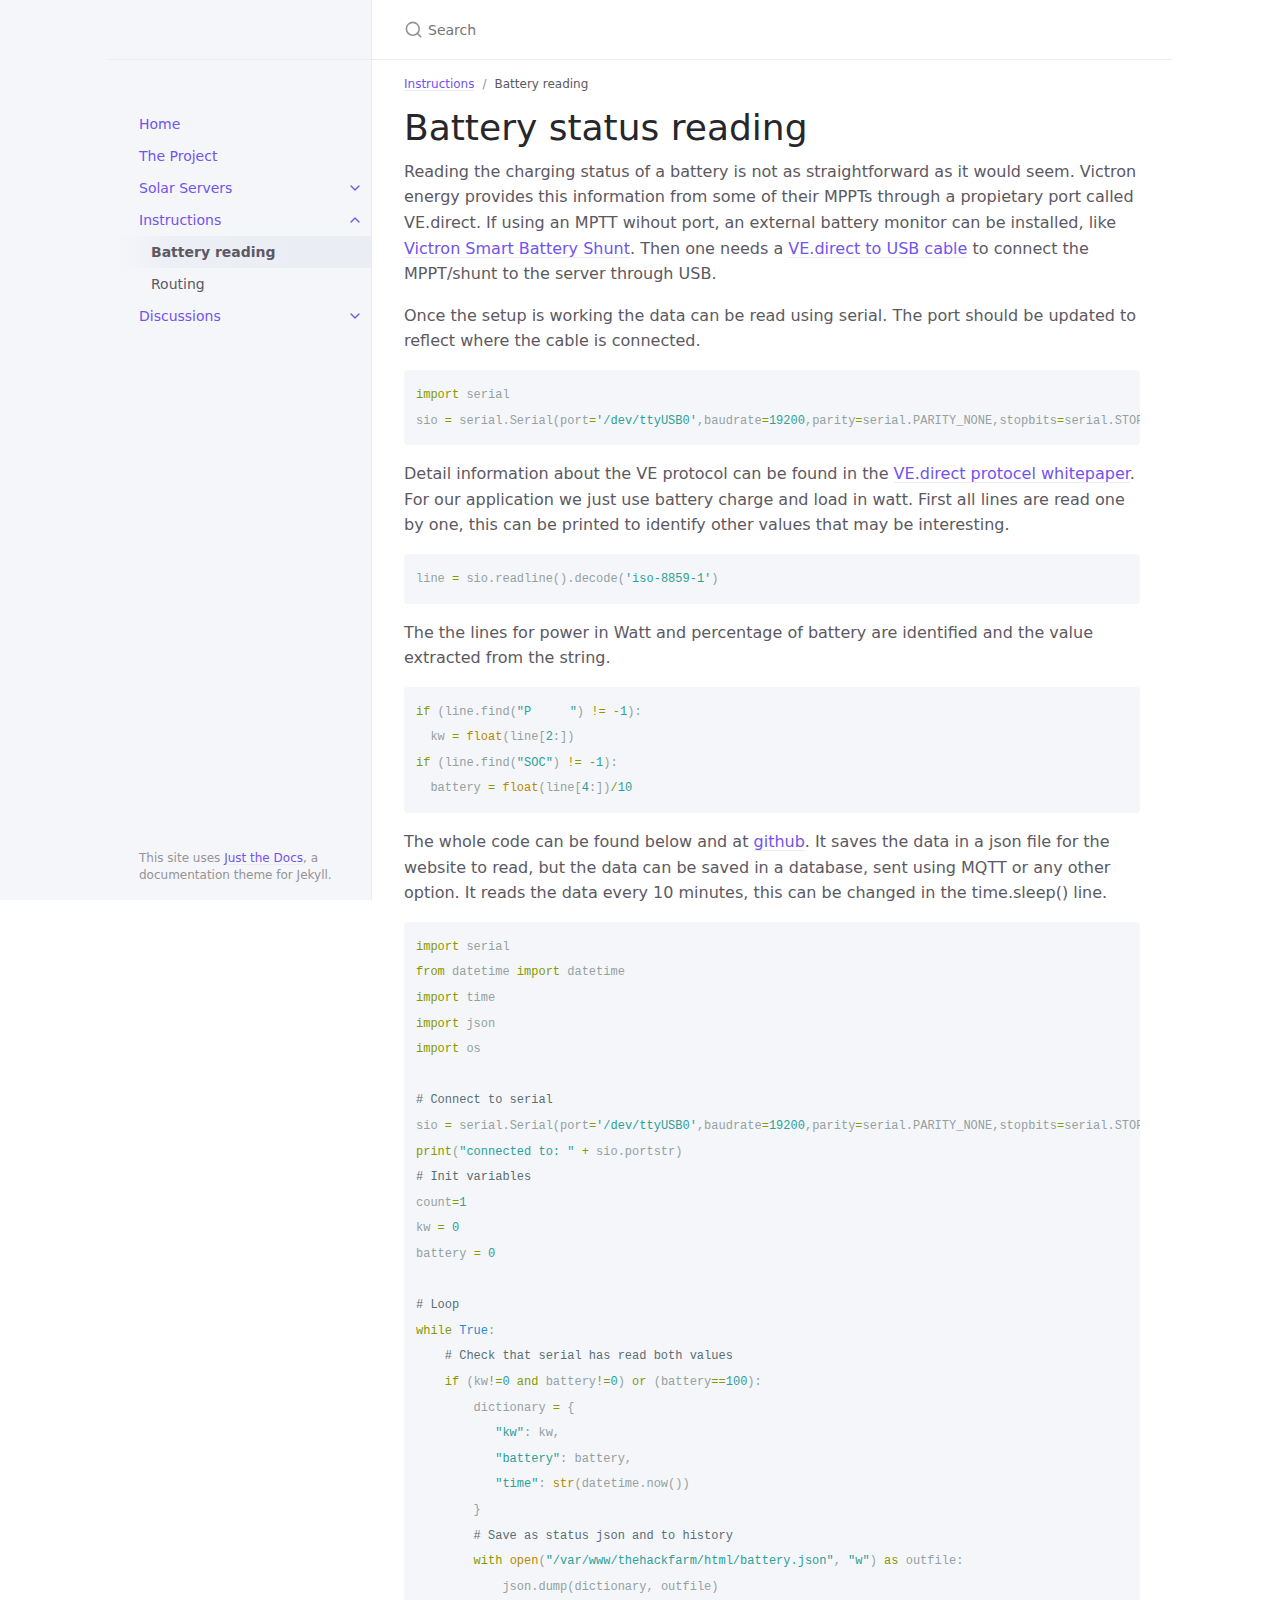
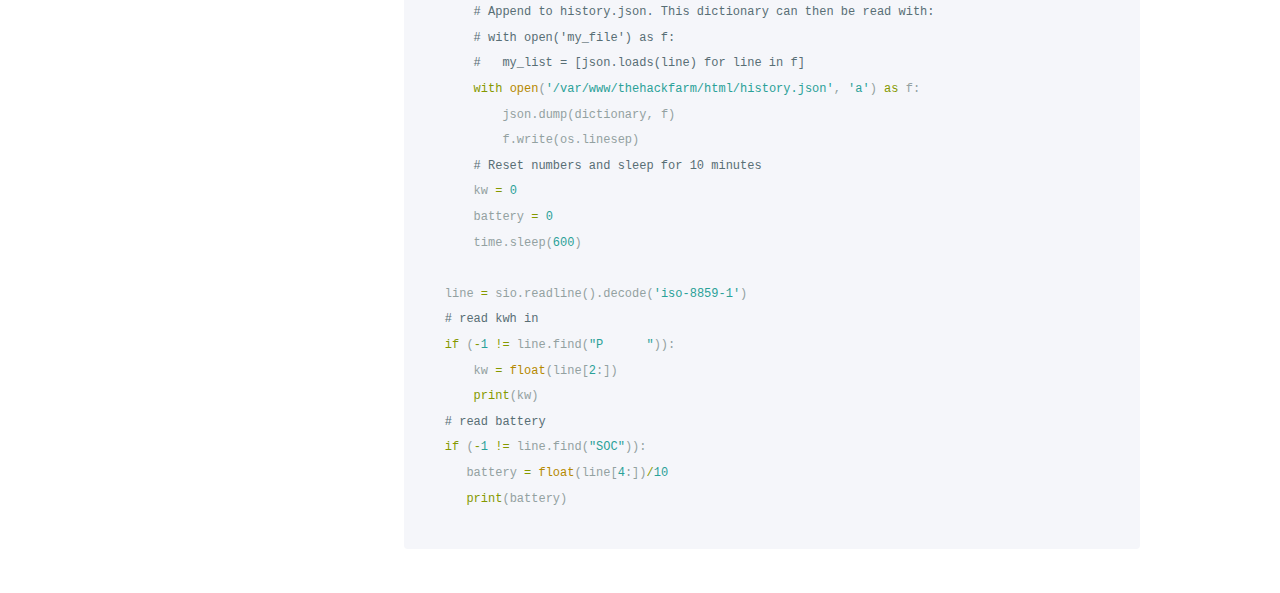
==== battery.html @ 2e2199fb "Initial commit" ====
<!DOCTYPE html> <html lang="en-US"> <head> <meta charset="UTF-8"> <meta http-equiv="X-UA-Compatible" content="IE=Edge"> <title>Battery reading - </title> <link rel="shortcut icon" href="/favicon.ico" type="image/x-icon"> <link rel="stylesheet" href="/assets/css/just-the-docs-default.css"> <script type="text/javascript" src="/assets/js/vendor/lunr.min.js"></script> <script type="text/javascript" src="/assets/js/just-the-docs.js"></script> <meta name="viewport" content="width=device-width, initial-scale=1"> <!-- Begin Jekyll SEO tag v2.8.0 --> <title>Battery reading</title> <meta name="generator" content="Jekyll v4.2.2" /> <meta property="og:title" content="Battery reading" /> <meta property="og:locale" content="en_US" /> <meta property="og:type" content="website" /> <meta name="twitter:card" content="summary" /> <meta property="twitter:title" content="Battery reading" /> <script type="application/ld+json"> {"@context":"https://schema.org","@type":"WebPage","headline":"Battery reading","url":"/battery.html"}</script> <!-- End Jekyll SEO tag --> </head> <body> <svg xmlns="http://www.w3.org/2000/svg" style="display: none;"> <symbol id="svg-link" viewBox="0 0 24 24"> <title>Link</title> <svg xmlns="http://www.w3.org/2000/svg" width="24" height="24" viewBox="0 0 24 24" fill="none" stroke="currentColor" stroke-width="2" stroke-linecap="round" stroke-linejoin="round" class="feather feather-link"> <path d="M10 13a5 5 0 0 0 7.54.54l3-3a5 5 0 0 0-7.07-7.07l-1.72 1.71"></path><path d="M14 11a5 5 0 0 0-7.54-.54l-3 3a5 5 0 0 0 7.07 7.07l1.71-1.71"></path> </svg> </symbol> <symbol id="svg-search" viewBox="0 0 24 24"> <title>Search</title> <svg xmlns="http://www.w3.org/2000/svg" width="24" height="24" viewBox="0 0 24 24" fill="none" stroke="currentColor" stroke-width="2" stroke-linecap="round" stroke-linejoin="round" class="feather feather-search"> <circle cx="11" cy="11" r="8"></circle><line x1="21" y1="21" x2="16.65" y2="16.65"></line> </svg> </symbol> <symbol id="svg-menu" viewBox="0 0 24 24"> <title>Menu</title> <svg xmlns="http://www.w3.org/2000/svg" width="24" height="24" viewBox="0 0 24 24" fill="none" stroke="currentColor" stroke-width="2" stroke-linecap="round" stroke-linejoin="round" class="feather feather-menu"> <line x1="3" y1="12" x2="21" y2="12"></line><line x1="3" y1="6" x2="21" y2="6"></line><line x1="3" y1="18" x2="21" y2="18"></line> </svg> </symbol> <symbol id="svg-arrow-right" viewBox="0 0 24 24"> <title>Expand</title> <svg xmlns="http://www.w3.org/2000/svg" width="24" height="24" viewBox="0 0 24 24" fill="none" stroke="currentColor" stroke-width="2" stroke-linecap="round" stroke-linejoin="round" class="feather feather-chevron-right"> <polyline points="9 18 15 12 9 6"></polyline> </svg> </symbol> <symbol id="svg-doc" viewBox="0 0 24 24"> <title>Document</title> <svg xmlns="http://www.w3.org/2000/svg" width="24" height="24" viewBox="0 0 24 24" fill="none" stroke="currentColor" stroke-width="2" stroke-linecap="round" stroke-linejoin="round" class="feather feather-file"> <path d="M13 2H6a2 2 0 0 0-2 2v16a2 2 0 0 0 2 2h12a2 2 0 0 0 2-2V9z"></path><polyline points="13 2 13 9 20 9"></polyline> </svg> </symbol> </svg> <div class="side-bar"> <div class="site-header"> <a href="/" class="site-title lh-tight"> </a> <a href="#" id="menu-button" class="site-button"> <svg viewBox="0 0 24 24" class="icon"><use xlink:href="#svg-menu"></use></svg> </a> </div> <nav role="navigation" aria-label="Main" id="site-nav" class="site-nav"> <ul class="nav-list"><li class="nav-list-item"><a href="/" class="nav-list-link">Home</a></li><li class="nav-list-item"><a href="/project.html" class="nav-list-link">The Project</a></li><li class="nav-list-item"><a href="#" class="nav-list-expander"><svg viewBox="0 0 24 24"><use xlink:href="#svg-arrow-right"></use></svg></a><a href="/servers.html" class="nav-list-link">Solar Servers</a><ul class="nav-list "><li class="nav-list-item "><a href="/p01.html" class="nav-list-link">01 Raspberry pi</a></li><li class="nav-list-item "><a href="/p02.html" class="nav-list-link">02 Powerbank Zero</a></li><li class="nav-list-item "><a href="/p03.html" class="nav-list-link">03 Pi Cluster</a></li><li class="nav-list-item "><a href="/p04.html" class="nav-list-link">04 Grid version</a></li></ul></li><li class="nav-list-item active"><a href="#" class="nav-list-expander"><svg viewBox="0 0 24 24"><use xlink:href="#svg-arrow-right"></use></svg></a><a href="/instructions.html" class="nav-list-link">Instructions</a><ul class="nav-list "><li class="nav-list-item active"><a href="/battery.html" class="nav-list-link active">Battery reading</a></li><li class="nav-list-item "><a href="/routing.html" class="nav-list-link">Routing</a></li></ul></li><li class="nav-list-item"><a href="#" class="nav-list-expander"><svg viewBox="0 0 24 24"><use xlink:href="#svg-arrow-right"></use></svg></a><a href="/discussion.html" class="nav-list-link">Discussions</a><ul class="nav-list "></ul></li></ul> </nav> <footer class="site-footer"> This site uses <a href="https://github.com/pmarsceill/just-the-docs">Just the Docs</a>, a documentation theme for Jekyll. </footer> </div> <div class="main" id="top"> <div id="main-header" class="main-header"> <div class="search"> <div class="search-input-wrap"> <input type="text" id="search-input" class="search-input" tabindex="0" placeholder="Search " aria-label="Search " autocomplete="off"> <label for="search-input" class="search-label"><svg viewBox="0 0 24 24" class="search-icon"><use xlink:href="#svg-search"></use></svg></label> </div> <div id="search-results" class="search-results"></div> </div> </div> <div id="main-content-wrap" class="main-content-wrap"> <nav aria-label="Breadcrumb" class="breadcrumb-nav"> <ol class="breadcrumb-nav-list"> <li class="breadcrumb-nav-list-item"><a href="/instructions.html">Instructions</a></li> <li class="breadcrumb-nav-list-item"><span>Battery reading</span></li> </ol> </nav> <div id="main-content" class="main-content" role="main"> <h1> Battery status reading </h1> <p>Reading the charging status of a battery is not as straightforward as it would seem. Victron energy provides this information from some of their MPPTs through a propietary port called VE.direct. If using an MPTT wihout port, an external battery monitor can be installed, like <a href="https://www.victronenergy.com/battery-monitors/smart-battery-shunt">Victron Smart Battery Shunt</a>. Then one needs a <a href="https://www.victronenergy.com/accessories/ve-direct-to-usb-interface">VE.direct to USB cable</a> to connect the MPPT/shunt to the server through USB.</p> <p>Once the setup is working the data can be read using serial. The port should be updated to reflect where the cable is connected.</p> <div class="language-py highlighter-rouge"><div class="highlight"><pre class="highlight"><code><span class="kn">import</span> <span class="nn">serial</span>
<span class="n">sio</span> <span class="o">=</span> <span class="n">serial</span><span class="p">.</span><span class="n">Serial</span><span class="p">(</span><span class="n">port</span><span class="o">=</span><span class="s">'/dev/ttyUSB0'</span><span class="p">,</span><span class="n">baudrate</span><span class="o">=</span><span class="mi">19200</span><span class="p">,</span><span class="n">parity</span><span class="o">=</span><span class="n">serial</span><span class="p">.</span><span class="n">PARITY_NONE</span><span class="p">,</span><span class="n">stopbits</span><span class="o">=</span><span class="n">serial</span><span class="p">.</span><span class="n">STOPBITS_ONE</span><span class="p">,</span><span class="n">bytesize</span><span class="o">=</span><span class="n">serial</span><span class="p">.</span><span class="n">EIGHTBITS</span><span class="p">,</span><span class="n">timeout</span><span class="o">=</span><span class="mi">12</span><span class="p">)</span>
</code></pre></div></div> <p>Detail information about the VE protocol can be found in the <a href="https://www.victronenergy.com/support-and-downloads/technical-information">VE.direct protocel whitepaper</a>. For our application we just use battery charge and load in watt. First all lines are read one by one, this can be printed to identify other values that may be interesting.</p> <div class="language-py highlighter-rouge"><div class="highlight"><pre class="highlight"><code><span class="n">line</span> <span class="o">=</span> <span class="n">sio</span><span class="p">.</span><span class="n">readline</span><span class="p">().</span><span class="n">decode</span><span class="p">(</span><span class="s">'iso-8859-1'</span><span class="p">)</span>
</code></pre></div></div> <p>The the lines for power in Watt and percentage of battery are identified and the value extracted from the string.</p> <div class="language-py highlighter-rouge"><div class="highlight"><pre class="highlight"><code><span class="k">if</span> <span class="p">(</span><span class="n">line</span><span class="p">.</span><span class="n">find</span><span class="p">(</span><span class="s">"P	"</span><span class="p">)</span> <span class="o">!=</span> <span class="o">-</span><span class="mi">1</span><span class="p">):</span>
  <span class="n">kw</span> <span class="o">=</span> <span class="nb">float</span><span class="p">(</span><span class="n">line</span><span class="p">[</span><span class="mi">2</span><span class="p">:])</span>
<span class="k">if</span> <span class="p">(</span><span class="n">line</span><span class="p">.</span><span class="n">find</span><span class="p">(</span><span class="s">"SOC"</span><span class="p">)</span> <span class="o">!=</span> <span class="o">-</span><span class="mi">1</span><span class="p">):</span>
  <span class="n">battery</span> <span class="o">=</span> <span class="nb">float</span><span class="p">(</span><span class="n">line</span><span class="p">[</span><span class="mi">4</span><span class="p">:])</span><span class="o">/</span><span class="mi">10</span>
</code></pre></div></div> <p>The whole code can be found below and at <a href="https://github.com/zapico/SolarServer">github</a>. It saves the data in a json file for the website to read, but the data can be saved in a database, sent using MQTT or any other option. It reads the data every 10 minutes, this can be changed in the time.sleep() line.</p> <div class="language-py highlighter-rouge"><div class="highlight"><pre class="highlight"><code><span class="kn">import</span> <span class="nn">serial</span>
<span class="kn">from</span> <span class="nn">datetime</span> <span class="kn">import</span> <span class="n">datetime</span>
<span class="kn">import</span> <span class="nn">time</span>
<span class="kn">import</span> <span class="nn">json</span>
<span class="kn">import</span> <span class="nn">os</span>

<span class="c1"># Connect to serial
</span><span class="n">sio</span> <span class="o">=</span> <span class="n">serial</span><span class="p">.</span><span class="n">Serial</span><span class="p">(</span><span class="n">port</span><span class="o">=</span><span class="s">'/dev/ttyUSB0'</span><span class="p">,</span><span class="n">baudrate</span><span class="o">=</span><span class="mi">19200</span><span class="p">,</span><span class="n">parity</span><span class="o">=</span><span class="n">serial</span><span class="p">.</span><span class="n">PARITY_NONE</span><span class="p">,</span><span class="n">stopbits</span><span class="o">=</span><span class="n">serial</span><span class="p">.</span><span class="n">STOPBITS_ONE</span><span class="p">,</span><span class="n">bytesize</span><span class="o">=</span><span class="n">serial</span><span class="p">.</span><span class="n">EIGHTBITS</span><span class="p">,</span><span class="n">timeout</span><span class="o">=</span><span class="mi">12</span><span class="p">)</span>
<span class="k">print</span><span class="p">(</span><span class="s">"connected to: "</span> <span class="o">+</span> <span class="n">sio</span><span class="p">.</span><span class="n">portstr</span><span class="p">)</span>
<span class="c1"># Init variables
</span><span class="n">count</span><span class="o">=</span><span class="mi">1</span>
<span class="n">kw</span> <span class="o">=</span> <span class="mi">0</span>
<span class="n">battery</span> <span class="o">=</span> <span class="mi">0</span>

<span class="c1"># Loop
</span><span class="k">while</span> <span class="bp">True</span><span class="p">:</span>
    <span class="c1"># Check that serial has read both values
</span>    <span class="k">if</span> <span class="p">(</span><span class="n">kw</span><span class="o">!=</span><span class="mi">0</span> <span class="ow">and</span> <span class="n">battery</span><span class="o">!=</span><span class="mi">0</span><span class="p">)</span> <span class="ow">or</span> <span class="p">(</span><span class="n">battery</span><span class="o">==</span><span class="mi">100</span><span class="p">):</span>
        <span class="n">dictionary</span> <span class="o">=</span> <span class="p">{</span>
           <span class="s">"kw"</span><span class="p">:</span> <span class="n">kw</span><span class="p">,</span>
           <span class="s">"battery"</span><span class="p">:</span> <span class="n">battery</span><span class="p">,</span>
           <span class="s">"time"</span><span class="p">:</span> <span class="nb">str</span><span class="p">(</span><span class="n">datetime</span><span class="p">.</span><span class="n">now</span><span class="p">())</span>
        <span class="p">}</span>
        <span class="c1"># Save as status json and to history
</span>        <span class="k">with</span> <span class="nb">open</span><span class="p">(</span><span class="s">"/var/www/thehackfarm/html/battery.json"</span><span class="p">,</span> <span class="s">"w"</span><span class="p">)</span> <span class="k">as</span> <span class="n">outfile</span><span class="p">:</span>
            <span class="n">json</span><span class="p">.</span><span class="n">dump</span><span class="p">(</span><span class="n">dictionary</span><span class="p">,</span> <span class="n">outfile</span><span class="p">)</span>
        <span class="c1"># Append to history.json. This dictionary can then be read with:
</span>        <span class="c1"># with open('my_file') as f:
</span>        <span class="c1">#   my_list = [json.loads(line) for line in f]
</span>        <span class="k">with</span> <span class="nb">open</span><span class="p">(</span><span class="s">'/var/www/thehackfarm/html/history.json'</span><span class="p">,</span> <span class="s">'a'</span><span class="p">)</span> <span class="k">as</span> <span class="n">f</span><span class="p">:</span>
            <span class="n">json</span><span class="p">.</span><span class="n">dump</span><span class="p">(</span><span class="n">dictionary</span><span class="p">,</span> <span class="n">f</span><span class="p">)</span>
            <span class="n">f</span><span class="p">.</span><span class="n">write</span><span class="p">(</span><span class="n">os</span><span class="p">.</span><span class="n">linesep</span><span class="p">)</span>
        <span class="c1"># Reset numbers and sleep for 10 minutes
</span>        <span class="n">kw</span> <span class="o">=</span> <span class="mi">0</span>
        <span class="n">battery</span> <span class="o">=</span> <span class="mi">0</span>
        <span class="n">time</span><span class="p">.</span><span class="n">sleep</span><span class="p">(</span><span class="mi">600</span><span class="p">)</span>

    <span class="n">line</span> <span class="o">=</span> <span class="n">sio</span><span class="p">.</span><span class="n">readline</span><span class="p">().</span><span class="n">decode</span><span class="p">(</span><span class="s">'iso-8859-1'</span><span class="p">)</span>
    <span class="c1"># read kwh in
</span>    <span class="k">if</span> <span class="p">(</span><span class="o">-</span><span class="mi">1</span> <span class="o">!=</span> <span class="n">line</span><span class="p">.</span><span class="n">find</span><span class="p">(</span><span class="s">"P	"</span><span class="p">)):</span>
        <span class="n">kw</span> <span class="o">=</span> <span class="nb">float</span><span class="p">(</span><span class="n">line</span><span class="p">[</span><span class="mi">2</span><span class="p">:])</span>
        <span class="k">print</span><span class="p">(</span><span class="n">kw</span><span class="p">)</span>
    <span class="c1"># read battery
</span>    <span class="k">if</span> <span class="p">(</span><span class="o">-</span><span class="mi">1</span> <span class="o">!=</span> <span class="n">line</span><span class="p">.</span><span class="n">find</span><span class="p">(</span><span class="s">"SOC"</span><span class="p">)):</span>
       <span class="n">battery</span> <span class="o">=</span> <span class="nb">float</span><span class="p">(</span><span class="n">line</span><span class="p">[</span><span class="mi">4</span><span class="p">:])</span><span class="o">/</span><span class="mi">10</span>
       <span class="k">print</span><span class="p">(</span><span class="n">battery</span><span class="p">)</span>

</code></pre></div></div> </div> </div> <div class="search-overlay"></div> </div> </body> </html>
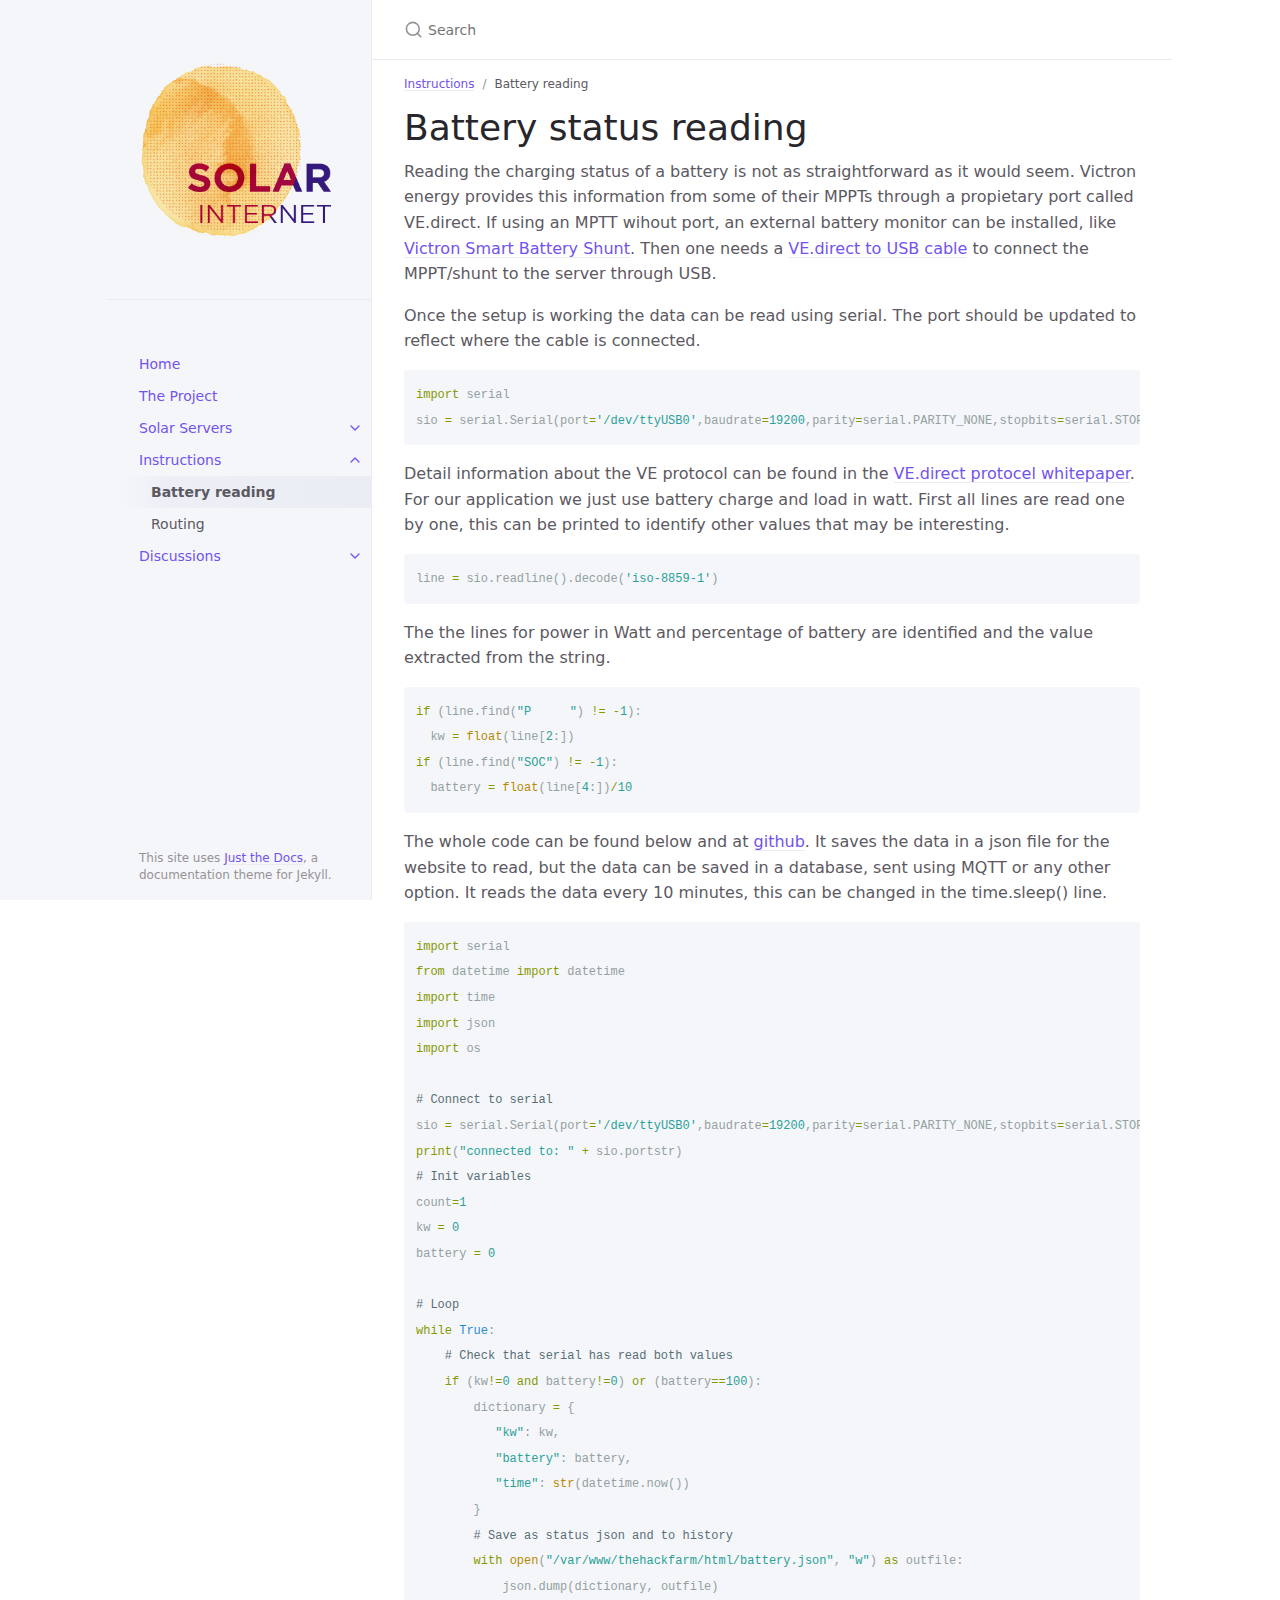
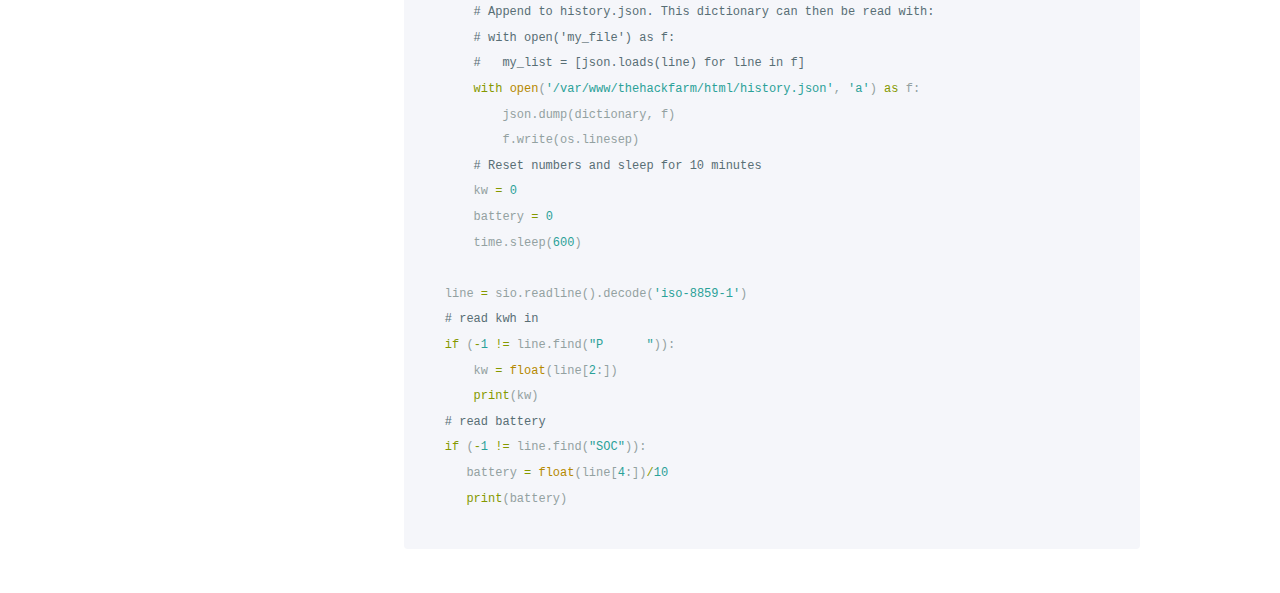
==== commit 23b5452c: "New design and homepage" ====
--- a/battery.html
+++ b/battery.html
@@ -1,4 +1,4 @@
-<!DOCTYPE html> <html lang="en-US"> <head> <meta charset="UTF-8"> <meta http-equiv="X-UA-Compatible" content="IE=Edge"> <title>Battery reading - </title> <link rel="shortcut icon" href="/favicon.ico" type="image/x-icon"> <link rel="stylesheet" href="/assets/css/just-the-docs-default.css"> <script type="text/javascript" src="/assets/js/vendor/lunr.min.js"></script> <script type="text/javascript" src="/assets/js/just-the-docs.js"></script> <meta name="viewport" content="width=device-width, initial-scale=1"> <!-- Begin Jekyll SEO tag v2.8.0 --> <title>Battery reading</title> <meta name="generator" content="Jekyll v4.2.2" /> <meta property="og:title" content="Battery reading" /> <meta property="og:locale" content="en_US" /> <meta property="og:type" content="website" /> <meta name="twitter:card" content="summary" /> <meta property="twitter:title" content="Battery reading" /> <script type="application/ld+json"> {"@context":"https://schema.org","@type":"WebPage","headline":"Battery reading","url":"/battery.html"}</script> <!-- End Jekyll SEO tag --> </head> <body> <svg xmlns="http://www.w3.org/2000/svg" style="display: none;"> <symbol id="svg-link" viewBox="0 0 24 24"> <title>Link</title> <svg xmlns="http://www.w3.org/2000/svg" width="24" height="24" viewBox="0 0 24 24" fill="none" stroke="currentColor" stroke-width="2" stroke-linecap="round" stroke-linejoin="round" class="feather feather-link"> <path d="M10 13a5 5 0 0 0 7.54.54l3-3a5 5 0 0 0-7.07-7.07l-1.72 1.71"></path><path d="M14 11a5 5 0 0 0-7.54-.54l-3 3a5 5 0 0 0 7.07 7.07l1.71-1.71"></path> </svg> </symbol> <symbol id="svg-search" viewBox="0 0 24 24"> <title>Search</title> <svg xmlns="http://www.w3.org/2000/svg" width="24" height="24" viewBox="0 0 24 24" fill="none" stroke="currentColor" stroke-width="2" stroke-linecap="round" stroke-linejoin="round" class="feather feather-search"> <circle cx="11" cy="11" r="8"></circle><line x1="21" y1="21" x2="16.65" y2="16.65"></line> </svg> </symbol> <symbol id="svg-menu" viewBox="0 0 24 24"> <title>Menu</title> <svg xmlns="http://www.w3.org/2000/svg" width="24" height="24" viewBox="0 0 24 24" fill="none" stroke="currentColor" stroke-width="2" stroke-linecap="round" stroke-linejoin="round" class="feather feather-menu"> <line x1="3" y1="12" x2="21" y2="12"></line><line x1="3" y1="6" x2="21" y2="6"></line><line x1="3" y1="18" x2="21" y2="18"></line> </svg> </symbol> <symbol id="svg-arrow-right" viewBox="0 0 24 24"> <title>Expand</title> <svg xmlns="http://www.w3.org/2000/svg" width="24" height="24" viewBox="0 0 24 24" fill="none" stroke="currentColor" stroke-width="2" stroke-linecap="round" stroke-linejoin="round" class="feather feather-chevron-right"> <polyline points="9 18 15 12 9 6"></polyline> </svg> </symbol> <symbol id="svg-doc" viewBox="0 0 24 24"> <title>Document</title> <svg xmlns="http://www.w3.org/2000/svg" width="24" height="24" viewBox="0 0 24 24" fill="none" stroke="currentColor" stroke-width="2" stroke-linecap="round" stroke-linejoin="round" class="feather feather-file"> <path d="M13 2H6a2 2 0 0 0-2 2v16a2 2 0 0 0 2 2h12a2 2 0 0 0 2-2V9z"></path><polyline points="13 2 13 9 20 9"></polyline> </svg> </symbol> </svg> <div class="side-bar"> <div class="site-header"> <a href="/" class="site-title lh-tight"> </a> <a href="#" id="menu-button" class="site-button"> <svg viewBox="0 0 24 24" class="icon"><use xlink:href="#svg-menu"></use></svg> </a> </div> <nav role="navigation" aria-label="Main" id="site-nav" class="site-nav"> <ul class="nav-list"><li class="nav-list-item"><a href="/" class="nav-list-link">Home</a></li><li class="nav-list-item"><a href="/project.html" class="nav-list-link">The Project</a></li><li class="nav-list-item"><a href="#" class="nav-list-expander"><svg viewBox="0 0 24 24"><use xlink:href="#svg-arrow-right"></use></svg></a><a href="/servers.html" class="nav-list-link">Solar Servers</a><ul class="nav-list "><li class="nav-list-item "><a href="/p01.html" class="nav-list-link">01 Raspberry pi</a></li><li class="nav-list-item "><a href="/p02.html" class="nav-list-link">02 Powerbank Zero</a></li><li class="nav-list-item "><a href="/p03.html" class="nav-list-link">03 Pi Cluster</a></li><li class="nav-list-item "><a href="/p04.html" class="nav-list-link">04 Grid version</a></li></ul></li><li class="nav-list-item active"><a href="#" class="nav-list-expander"><svg viewBox="0 0 24 24"><use xlink:href="#svg-arrow-right"></use></svg></a><a href="/instructions.html" class="nav-list-link">Instructions</a><ul class="nav-list "><li class="nav-list-item active"><a href="/battery.html" class="nav-list-link active">Battery reading</a></li><li class="nav-list-item "><a href="/routing.html" class="nav-list-link">Routing</a></li></ul></li><li class="nav-list-item"><a href="#" class="nav-list-expander"><svg viewBox="0 0 24 24"><use xlink:href="#svg-arrow-right"></use></svg></a><a href="/discussion.html" class="nav-list-link">Discussions</a><ul class="nav-list "></ul></li></ul> </nav> <footer class="site-footer"> This site uses <a href="https://github.com/pmarsceill/just-the-docs">Just the Docs</a>, a documentation theme for Jekyll. </footer> </div> <div class="main" id="top"> <div id="main-header" class="main-header"> <div class="search"> <div class="search-input-wrap"> <input type="text" id="search-input" class="search-input" tabindex="0" placeholder="Search " aria-label="Search " autocomplete="off"> <label for="search-input" class="search-label"><svg viewBox="0 0 24 24" class="search-icon"><use xlink:href="#svg-search"></use></svg></label> </div> <div id="search-results" class="search-results"></div> </div> </div> <div id="main-content-wrap" class="main-content-wrap"> <nav aria-label="Breadcrumb" class="breadcrumb-nav"> <ol class="breadcrumb-nav-list"> <li class="breadcrumb-nav-list-item"><a href="/instructions.html">Instructions</a></li> <li class="breadcrumb-nav-list-item"><span>Battery reading</span></li> </ol> </nav> <div id="main-content" class="main-content" role="main"> <h1> Battery status reading </h1> <p>Reading the charging status of a battery is not as straightforward as it would seem. Victron energy provides this information from some of their MPPTs through a propietary port called VE.direct. If using an MPTT wihout port, an external battery monitor can be installed, like <a href="https://www.victronenergy.com/battery-monitors/smart-battery-shunt">Victron Smart Battery Shunt</a>. Then one needs a <a href="https://www.victronenergy.com/accessories/ve-direct-to-usb-interface">VE.direct to USB cable</a> to connect the MPPT/shunt to the server through USB.</p> <p>Once the setup is working the data can be read using serial. The port should be updated to reflect where the cable is connected.</p> <div class="language-py highlighter-rouge"><div class="highlight"><pre class="highlight"><code><span class="kn">import</span> <span class="nn">serial</span>
+<!DOCTYPE html> <html lang="en-US"> <head> <meta charset="UTF-8"> <meta http-equiv="X-UA-Compatible" content="IE=Edge"> <title>Battery reading - </title> <link rel="shortcut icon" href="/favicon.ico" type="image/x-icon"> <link rel="stylesheet" href="/assets/css/just-the-docs-default.css"> <script type="text/javascript" src="/assets/js/vendor/lunr.min.js"></script> <script type="text/javascript" src="/assets/js/just-the-docs.js"></script> <meta name="viewport" content="width=device-width, initial-scale=1"> <!-- Begin Jekyll SEO tag v2.8.0 --> <title>Battery reading</title> <meta name="generator" content="Jekyll v4.2.2" /> <meta property="og:title" content="Battery reading" /> <meta property="og:locale" content="en_US" /> <meta property="og:type" content="website" /> <meta name="twitter:card" content="summary" /> <meta property="twitter:title" content="Battery reading" /> <script type="application/ld+json"> {"@context":"https://schema.org","@type":"WebPage","headline":"Battery reading","publisher":{"@type":"Organization","logo":{"@type":"ImageObject","url":"/assets/logo2.png"}},"url":"/battery.html"}</script> <!-- End Jekyll SEO tag --> </head> <body> <svg xmlns="http://www.w3.org/2000/svg" style="display: none;"> <symbol id="svg-link" viewBox="0 0 24 24"> <title>Link</title> <svg xmlns="http://www.w3.org/2000/svg" width="24" height="24" viewBox="0 0 24 24" fill="none" stroke="currentColor" stroke-width="2" stroke-linecap="round" stroke-linejoin="round" class="feather feather-link"> <path d="M10 13a5 5 0 0 0 7.54.54l3-3a5 5 0 0 0-7.07-7.07l-1.72 1.71"></path><path d="M14 11a5 5 0 0 0-7.54-.54l-3 3a5 5 0 0 0 7.07 7.07l1.71-1.71"></path> </svg> </symbol> <symbol id="svg-search" viewBox="0 0 24 24"> <title>Search</title> <svg xmlns="http://www.w3.org/2000/svg" width="24" height="24" viewBox="0 0 24 24" fill="none" stroke="currentColor" stroke-width="2" stroke-linecap="round" stroke-linejoin="round" class="feather feather-search"> <circle cx="11" cy="11" r="8"></circle><line x1="21" y1="21" x2="16.65" y2="16.65"></line> </svg> </symbol> <symbol id="svg-menu" viewBox="0 0 24 24"> <title>Menu</title> <svg xmlns="http://www.w3.org/2000/svg" width="24" height="24" viewBox="0 0 24 24" fill="none" stroke="currentColor" stroke-width="2" stroke-linecap="round" stroke-linejoin="round" class="feather feather-menu"> <line x1="3" y1="12" x2="21" y2="12"></line><line x1="3" y1="6" x2="21" y2="6"></line><line x1="3" y1="18" x2="21" y2="18"></line> </svg> </symbol> <symbol id="svg-arrow-right" viewBox="0 0 24 24"> <title>Expand</title> <svg xmlns="http://www.w3.org/2000/svg" width="24" height="24" viewBox="0 0 24 24" fill="none" stroke="currentColor" stroke-width="2" stroke-linecap="round" stroke-linejoin="round" class="feather feather-chevron-right"> <polyline points="9 18 15 12 9 6"></polyline> </svg> </symbol> <symbol id="svg-doc" viewBox="0 0 24 24"> <title>Document</title> <svg xmlns="http://www.w3.org/2000/svg" width="24" height="24" viewBox="0 0 24 24" fill="none" stroke="currentColor" stroke-width="2" stroke-linecap="round" stroke-linejoin="round" class="feather feather-file"> <path d="M13 2H6a2 2 0 0 0-2 2v16a2 2 0 0 0 2 2h12a2 2 0 0 0 2-2V9z"></path><polyline points="13 2 13 9 20 9"></polyline> </svg> </symbol> </svg> <div class="side-bar"> <div class="site-header"> <a href="/" class="site-title lh-tight"> <div class="site-logo"></div> </a> <a href="#" id="menu-button" class="site-button"> <svg viewBox="0 0 24 24" class="icon"><use xlink:href="#svg-menu"></use></svg> </a> </div> <nav role="navigation" aria-label="Main" id="site-nav" class="site-nav"> <ul class="nav-list"><li class="nav-list-item"><a href="/" class="nav-list-link">Home</a></li><li class="nav-list-item"><a href="/project.html" class="nav-list-link">The Project</a></li><li class="nav-list-item"><a href="#" class="nav-list-expander"><svg viewBox="0 0 24 24"><use xlink:href="#svg-arrow-right"></use></svg></a><a href="/servers.html" class="nav-list-link">Solar Servers</a><ul class="nav-list "><li class="nav-list-item "><a href="/p01.html" class="nav-list-link">01 Raspberry pi</a></li><li class="nav-list-item "><a href="/p02.html" class="nav-list-link">02 Powerbank Zero</a></li><li class="nav-list-item "><a href="/p03.html" class="nav-list-link">03 Pi Cluster</a></li><li class="nav-list-item "><a href="/p04.html" class="nav-list-link">04 Grid version</a></li></ul></li><li class="nav-list-item active"><a href="#" class="nav-list-expander"><svg viewBox="0 0 24 24"><use xlink:href="#svg-arrow-right"></use></svg></a><a href="/instructions.html" class="nav-list-link">Instructions</a><ul class="nav-list "><li class="nav-list-item active"><a href="/battery.html" class="nav-list-link active">Battery reading</a></li><li class="nav-list-item "><a href="/routing.html" class="nav-list-link">Routing</a></li></ul></li><li class="nav-list-item"><a href="#" class="nav-list-expander"><svg viewBox="0 0 24 24"><use xlink:href="#svg-arrow-right"></use></svg></a><a href="/discussion.html" class="nav-list-link">Discussions</a><ul class="nav-list "></ul></li></ul> </nav> <footer class="site-footer"> This site uses <a href="https://github.com/pmarsceill/just-the-docs">Just the Docs</a>, a documentation theme for Jekyll. </footer> </div> <div class="main" id="top"> <div id="main-header" class="main-header"> <div class="search"> <div class="search-input-wrap"> <input type="text" id="search-input" class="search-input" tabindex="0" placeholder="Search " aria-label="Search " autocomplete="off"> <label for="search-input" class="search-label"><svg viewBox="0 0 24 24" class="search-icon"><use xlink:href="#svg-search"></use></svg></label> </div> <div id="search-results" class="search-results"></div> </div> </div> <div id="main-content-wrap" class="main-content-wrap"> <nav aria-label="Breadcrumb" class="breadcrumb-nav"> <ol class="breadcrumb-nav-list"> <li class="breadcrumb-nav-list-item"><a href="/instructions.html">Instructions</a></li> <li class="breadcrumb-nav-list-item"><span>Battery reading</span></li> </ol> </nav> <div id="main-content" class="main-content" role="main"> <h1> Battery status reading </h1> <p>Reading the charging status of a battery is not as straightforward as it would seem. Victron energy provides this information from some of their MPPTs through a propietary port called VE.direct. If using an MPTT wihout port, an external battery monitor can be installed, like <a href="https://www.victronenergy.com/battery-monitors/smart-battery-shunt">Victron Smart Battery Shunt</a>. Then one needs a <a href="https://www.victronenergy.com/accessories/ve-direct-to-usb-interface">VE.direct to USB cable</a> to connect the MPPT/shunt to the server through USB.</p> <p>Once the setup is working the data can be read using serial. The port should be updated to reflect where the cable is connected.</p> <div class="language-py highlighter-rouge"><div class="highlight"><pre class="highlight"><code><span class="kn">import</span> <span class="nn">serial</span>
 <span class="n">sio</span> <span class="o">=</span> <span class="n">serial</span><span class="p">.</span><span class="n">Serial</span><span class="p">(</span><span class="n">port</span><span class="o">=</span><span class="s">'/dev/ttyUSB0'</span><span class="p">,</span><span class="n">baudrate</span><span class="o">=</span><span class="mi">19200</span><span class="p">,</span><span class="n">parity</span><span class="o">=</span><span class="n">serial</span><span class="p">.</span><span class="n">PARITY_NONE</span><span class="p">,</span><span class="n">stopbits</span><span class="o">=</span><span class="n">serial</span><span class="p">.</span><span class="n">STOPBITS_ONE</span><span class="p">,</span><span class="n">bytesize</span><span class="o">=</span><span class="n">serial</span><span class="p">.</span><span class="n">EIGHTBITS</span><span class="p">,</span><span class="n">timeout</span><span class="o">=</span><span class="mi">12</span><span class="p">)</span>
 </code></pre></div></div> <p>Detail information about the VE protocol can be found in the <a href="https://www.victronenergy.com/support-and-downloads/technical-information">VE.direct protocel whitepaper</a>. For our application we just use battery charge and load in watt. First all lines are read one by one, this can be printed to identify other values that may be interesting.</p> <div class="language-py highlighter-rouge"><div class="highlight"><pre class="highlight"><code><span class="n">line</span> <span class="o">=</span> <span class="n">sio</span><span class="p">.</span><span class="n">readline</span><span class="p">().</span><span class="n">decode</span><span class="p">(</span><span class="s">'iso-8859-1'</span><span class="p">)</span>
 </code></pre></div></div> <p>The the lines for power in Watt and percentage of battery are identified and the value extracted from the string.</p> <div class="language-py highlighter-rouge"><div class="highlight"><pre class="highlight"><code><span class="k">if</span> <span class="p">(</span><span class="n">line</span><span class="p">.</span><span class="n">find</span><span class="p">(</span><span class="s">"P	"</span><span class="p">)</span> <span class="o">!=</span> <span class="o">-</span><span class="mi">1</span><span class="p">):</span>
